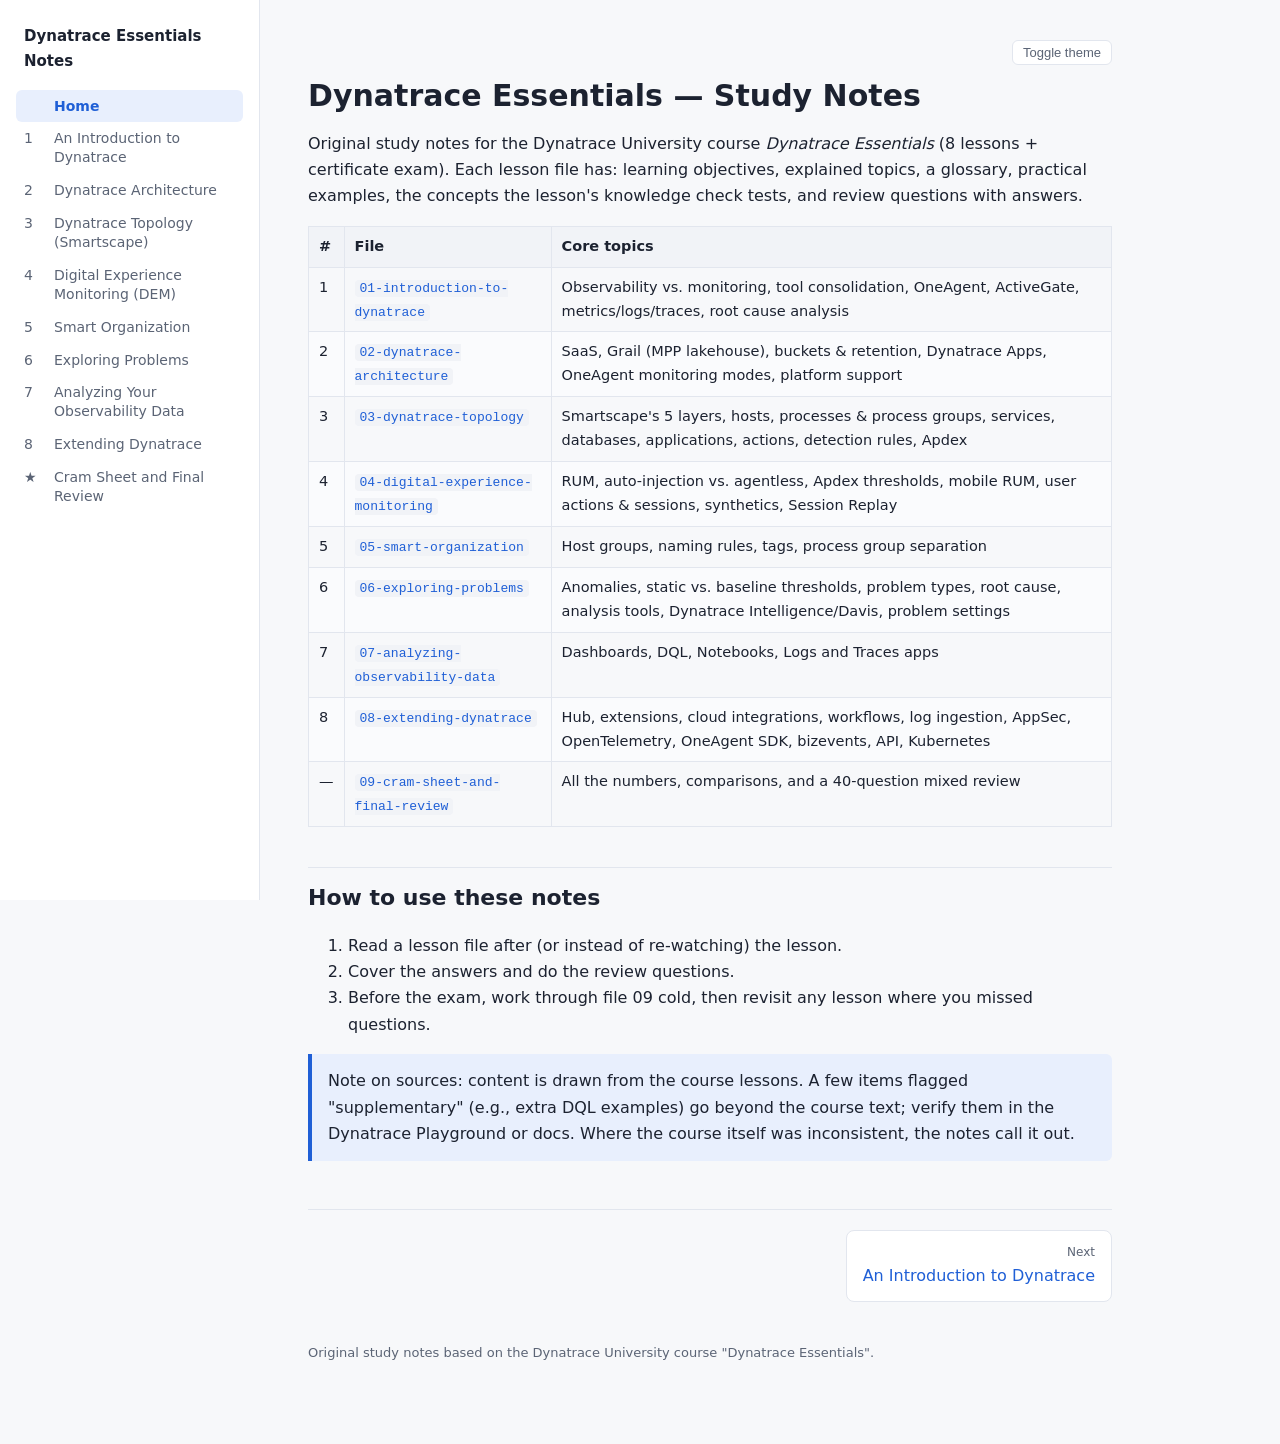
==== docs/index.html @ 1710e4c4 "Add Dynatrace Essentials study notes and HTML site Co-Authored-By: Claude Opus 5.5 <noreply@anthropi" ====
<!doctype html>
<html lang="en">
<head>
<meta charset="utf-8">
<meta name="viewport" content="width=device-width, initial-scale=1">
<title>Dynatrace Essentials — Study Notes · Dynatrace Essentials Notes</title>
<link rel="stylesheet" href="style.css">

<script>
(function(){
  var r=document.documentElement;
  try{var t=localStorage.getItem('theme'); if(t) r.setAttribute('data-theme',t);}catch(e){}
  document.addEventListener('DOMContentLoaded',function(){
    var b=document.querySelector('.theme-btn'); if(!b) return;
    b.addEventListener('click',function(){
      var dark = r.getAttribute('data-theme')==='dark' ||
        (!r.getAttribute('data-theme') && matchMedia('(prefers-color-scheme: dark)').matches);
      var n = dark ? 'light' : 'dark'; r.setAttribute('data-theme',n);
      try{localStorage.setItem('theme',n);}catch(e){}
    });
  });
})();
</script>

</head>
<body>
<div class="layout">
<nav class="side" aria-label="Lessons">
<div class="brand">Dynatrace Essentials Notes</div>
<ol>
<li><a href="index.html" class="active"><span class="n"></span><span>Home</span></a></li>
<li><a href="01-introduction-to-dynatrace.html"><span class="n">1</span><span>An Introduction to Dynatrace</span></a></li>
<li><a href="02-dynatrace-architecture.html"><span class="n">2</span><span>Dynatrace Architecture</span></a></li>
<li><a href="03-dynatrace-topology.html"><span class="n">3</span><span>Dynatrace Topology (Smartscape)</span></a></li>
<li><a href="04-digital-experience-monitoring.html"><span class="n">4</span><span>Digital Experience Monitoring (DEM)</span></a></li>
<li><a href="05-smart-organization.html"><span class="n">5</span><span>Smart Organization</span></a></li>
<li><a href="06-exploring-problems.html"><span class="n">6</span><span>Exploring Problems</span></a></li>
<li><a href="07-analyzing-observability-data.html"><span class="n">7</span><span>Analyzing Your Observability Data</span></a></li>
<li><a href="08-extending-dynatrace.html"><span class="n">8</span><span>Extending Dynatrace</span></a></li>
<li><a href="09-cram-sheet-and-final-review.html"><span class="n">★</span><span>Cram Sheet and Final Review</span></a></li>
</ol>
</nav>
<main>
<div class="topbar"><button class="theme-btn" type="button">Toggle theme</button></div>
<h1 id="dynatrace-essentials-study-notes">Dynatrace Essentials — Study Notes</h1>
<p>Original study notes for the Dynatrace University course <em>Dynatrace Essentials</em> (8 lessons + certificate exam). Each lesson file has: learning objectives, explained topics, a glossary, practical examples, the concepts the lesson's knowledge check tests, and review questions with answers.</p>
<table>
<thead>
<tr>
<th>#</th>
<th>File</th>
<th>Core topics</th>
</tr>
</thead>
<tbody>
<tr>
<td>1</td>
<td><a href="01-introduction-to-dynatrace.html"><code>01-introduction-to-dynatrace</code></a></td>
<td>Observability vs. monitoring, tool consolidation, OneAgent, ActiveGate, metrics/logs/traces, root cause analysis</td>
</tr>
<tr>
<td>2</td>
<td><a href="02-dynatrace-architecture.html"><code>02-dynatrace-architecture</code></a></td>
<td>SaaS, Grail (MPP lakehouse), buckets &amp; retention, Dynatrace Apps, OneAgent monitoring modes, platform support</td>
</tr>
<tr>
<td>3</td>
<td><a href="03-dynatrace-topology.html"><code>03-dynatrace-topology</code></a></td>
<td>Smartscape's 5 layers, hosts, processes &amp; process groups, services, databases, applications, actions, detection rules, Apdex</td>
</tr>
<tr>
<td>4</td>
<td><a href="04-digital-experience-monitoring.html"><code>04-digital-experience-monitoring</code></a></td>
<td>RUM, auto-injection vs. agentless, Apdex thresholds, mobile RUM, user actions &amp; sessions, synthetics, Session Replay</td>
</tr>
<tr>
<td>5</td>
<td><a href="05-smart-organization.html"><code>05-smart-organization</code></a></td>
<td>Host groups, naming rules, tags, process group separation</td>
</tr>
<tr>
<td>6</td>
<td><a href="06-exploring-problems.html"><code>06-exploring-problems</code></a></td>
<td>Anomalies, static vs. baseline thresholds, problem types, root cause, analysis tools, Dynatrace Intelligence/Davis, problem settings</td>
</tr>
<tr>
<td>7</td>
<td><a href="07-analyzing-observability-data.html"><code>07-analyzing-observability-data</code></a></td>
<td>Dashboards, DQL, Notebooks, Logs and Traces apps</td>
</tr>
<tr>
<td>8</td>
<td><a href="08-extending-dynatrace.html"><code>08-extending-dynatrace</code></a></td>
<td>Hub, extensions, cloud integrations, workflows, log ingestion, AppSec, OpenTelemetry, OneAgent SDK, bizevents, API, Kubernetes</td>
</tr>
<tr>
<td>—</td>
<td><a href="09-cram-sheet-and-final-review.html"><code>09-cram-sheet-and-final-review</code></a></td>
<td>All the numbers, comparisons, and a 40-question mixed review</td>
</tr>
</tbody>
</table>
<h2 id="how-to-use-these-notes">How to use these notes</h2>
<ol>
<li>Read a lesson file after (or instead of re-watching) the lesson.</li>
<li>Cover the answers and do the review questions.</li>
<li>Before the exam, work through file 09 cold, then revisit any lesson where you missed questions.</li>
</ol>
<blockquote>
<p>Note on sources: content is drawn from the course lessons. A few items flagged "supplementary" (e.g., extra DQL examples) go beyond the course text; verify them in the Dynatrace Playground or docs. Where the course itself was inconsistent, the notes call it out.</p>
</blockquote>
<div class="pager"><span></span><a href="01-introduction-to-dynatrace.html" style="text-align:right"><small>Next</small>An Introduction to Dynatrace</a></div>
<footer>Original study notes based on the Dynatrace University course "Dynatrace Essentials".</footer>
</main>
</div>
</body>
</html>
---- docs/style.css ----
:root{
  --bg:#f7f8fa; --surface:#ffffff; --text:#1c2230; --muted:#5b6475;
  --border:#e2e6ee; --accent:#1f5fd6; --accent-soft:#e8effd;
  --code-bg:#f1f3f7; --row-alt:#fafbfd;
}
@media (prefers-color-scheme: dark){
  :root:not([data-theme="light"]){
    --bg:#11141a; --surface:#181c24; --text:#e4e8f0; --muted:#9aa3b5;
    --border:#2a303c; --accent:#7aa7ff; --accent-soft:#1d2a44;
    --code-bg:#1f2430; --row-alt:#1b2029;
  }
}
:root[data-theme="dark"]{
  --bg:#11141a; --surface:#181c24; --text:#e4e8f0; --muted:#9aa3b5;
  --border:#2a303c; --accent:#7aa7ff; --accent-soft:#1d2a44;
  --code-bg:#1f2430; --row-alt:#1b2029;
}
*{box-sizing:border-box}
body{margin:0;background:var(--bg);color:var(--text);
  font:16px/1.65 system-ui,-apple-system,"Segoe UI",Roboto,sans-serif}
a{color:var(--accent);text-decoration:none} a:hover{text-decoration:underline}
.layout{display:grid;grid-template-columns:260px minmax(0,1fr);min-height:100vh}
nav.side{border-right:1px solid var(--border);background:var(--surface);
  padding:24px 16px;position:sticky;top:0;height:100vh;overflow:auto}
nav.side .brand{font-weight:700;font-size:15px;margin:0 8px 16px;color:var(--text)}
nav.side ol{list-style:none;margin:0;padding:0}
nav.side li a{display:flex;gap:10px;padding:7px 8px;border-radius:6px;
  color:var(--muted);font-size:14px;line-height:1.35}
nav.side li a .n{min-width:20px;color:var(--muted);font-variant-numeric:tabular-nums}
nav.side li a:hover{background:var(--accent-soft);text-decoration:none;color:var(--text)}
nav.side li a.active{background:var(--accent-soft);color:var(--accent);font-weight:600}
main{padding:40px 48px 80px;max-width:900px}
h1{font-size:30px;line-height:1.25;margin:0 0 8px}
h2{font-size:22px;margin:40px 0 12px;padding-top:12px;border-top:1px solid var(--border)}
h3{font-size:18px;margin:28px 0 8px}
h4{font-size:16px;margin:20px 0 6px;color:var(--muted)}
hr{display:none}
table{border-collapse:collapse;width:100%;margin:16px 0;font-size:14.5px;
  display:block;overflow-x:auto}
th,td{border:1px solid var(--border);padding:8px 10px;text-align:left;vertical-align:top}
th{background:var(--code-bg)} tr:nth-child(even) td{background:var(--row-alt)}
code{background:var(--code-bg);padding:1px 5px;border-radius:4px;font-size:.9em}
pre{background:var(--code-bg);padding:14px 16px;border-radius:8px;overflow-x:auto}
pre code{padding:0;background:none}
blockquote{margin:16px 0;padding:10px 16px;border-left:4px solid var(--accent);
  background:var(--accent-soft);border-radius:0 6px 6px 0}
blockquote p{margin:4px 0}
details.answers{margin:20px 0;border:1px solid var(--border);border-radius:8px;
  background:var(--surface);padding:4px 16px}
details.answers summary{cursor:pointer;font-weight:600;padding:10px 0;color:var(--accent)}
.pager{display:flex;justify-content:space-between;gap:16px;margin-top:48px;
  padding-top:20px;border-top:1px solid var(--border)}
.pager a{display:block;padding:12px 16px;border:1px solid var(--border);
  border-radius:8px;background:var(--surface);max-width:48%}
.pager small{display:block;color:var(--muted);font-size:12px}
.topbar{display:flex;justify-content:flex-end;margin-bottom:12px}
.theme-btn{border:1px solid var(--border);background:var(--surface);color:var(--muted);
  border-radius:6px;padding:4px 10px;font-size:13px;cursor:pointer}
footer{margin-top:40px;color:var(--muted);font-size:13px}
@media (max-width:820px){
  .layout{grid-template-columns:1fr}
  nav.side{position:static;height:auto;border-right:0;border-bottom:1px solid var(--border)}
  main{padding:24px 16px 60px}
  h1{font-size:25px}
}
@media print{nav.side,.pager,.topbar{display:none}.layout{display:block}
  details.answers{display:block}}
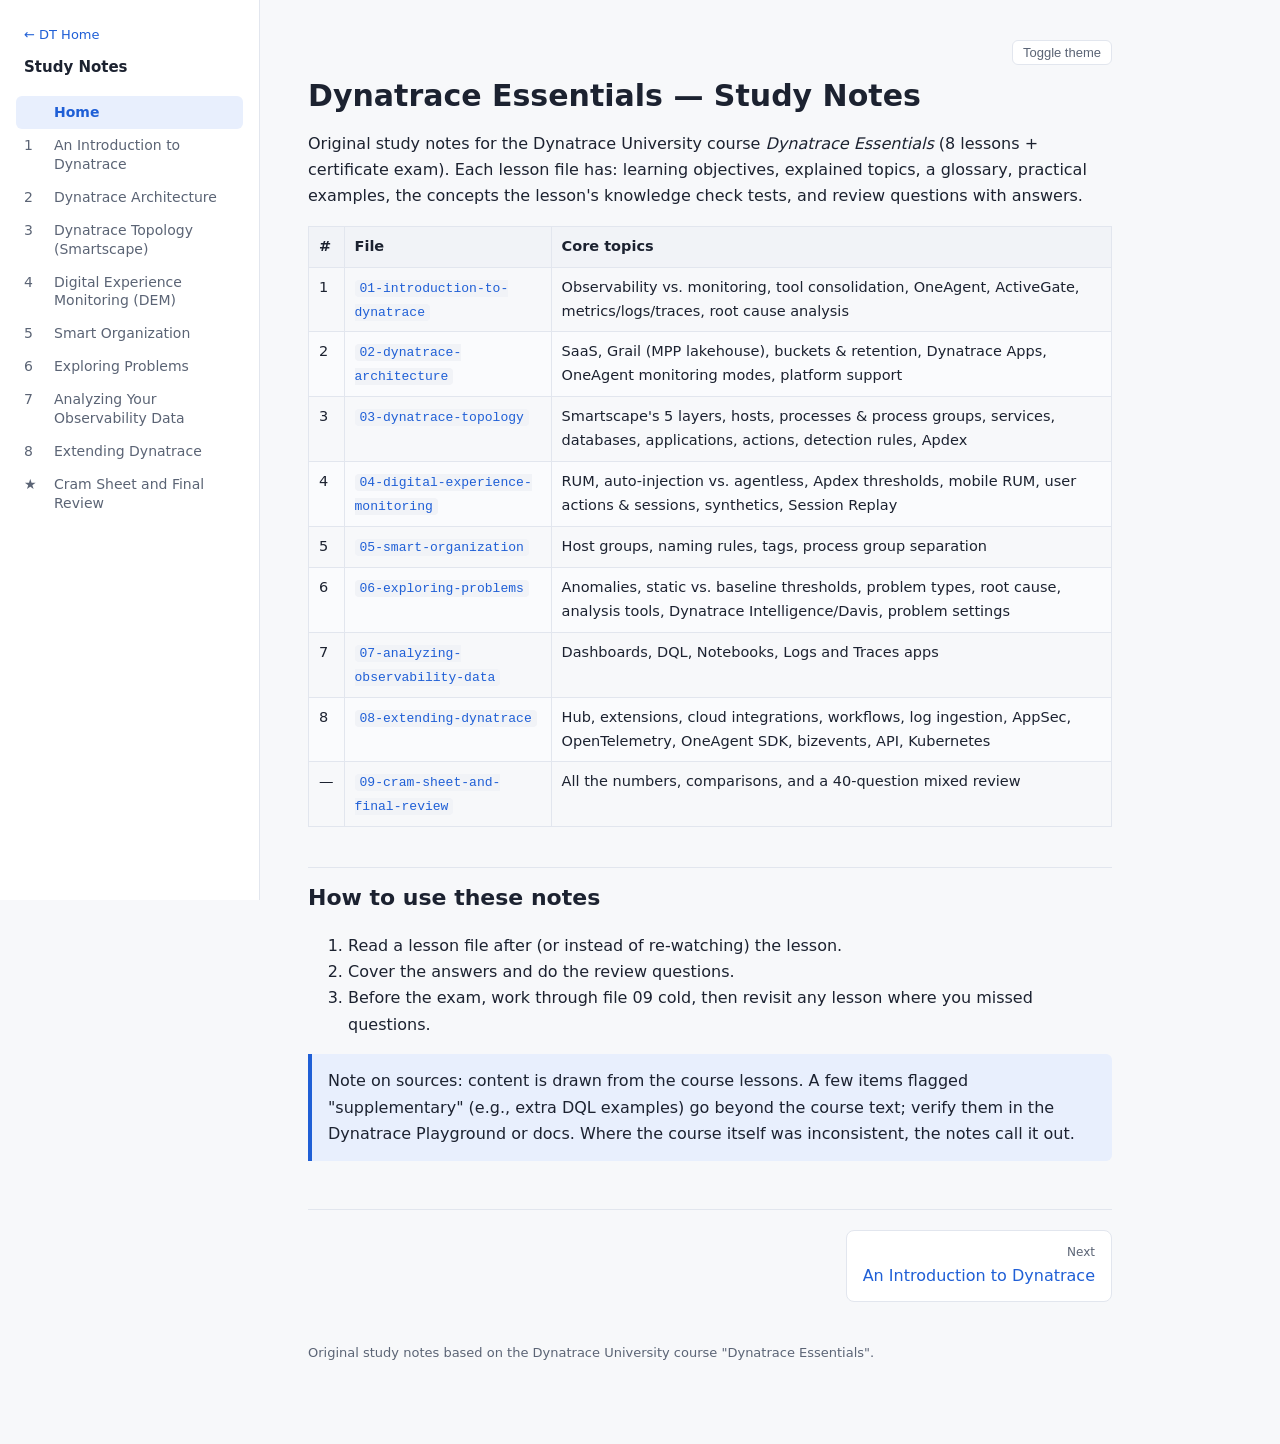
==== commit 3ec63367: "Turn DT into a study hub: homepage, quizzes, flashcards and scenario drill Co-Authored-By: Claude Op" ====
--- a/docs/index.html
+++ b/docs/index.html
@@ -26,7 +26,8 @@
 <body>
 <div class="layout">
 <nav class="side" aria-label="Lessons">
-<div class="brand">Dynatrace Essentials Notes</div>
+<a class="brand home-link" href="../index.html">← DT Home</a>
+<div class="brand">Study Notes</div>
 <ol>
 <li><a href="index.html" class="active"><span class="n"></span><span>Home</span></a></li>
 <li><a href="01-introduction-to-dynatrace.html"><span class="n">1</span><span>An Introduction to Dynatrace</span></a></li>
--- a/docs/style.css
+++ b/docs/style.css
@@ -23,6 +23,7 @@
 nav.side{border-right:1px solid var(--border);background:var(--surface);
   padding:24px 16px;position:sticky;top:0;height:100vh;overflow:auto}
 nav.side .brand{font-weight:700;font-size:15px;margin:0 8px 16px;color:var(--text)}
+nav.side .home-link{display:block;font-weight:500;font-size:13px;color:var(--accent);margin-bottom:10px}
 nav.side ol{list-style:none;margin:0;padding:0}
 nav.side li a{display:flex;gap:10px;padding:7px 8px;border-radius:6px;
   color:var(--muted);font-size:14px;line-height:1.35}
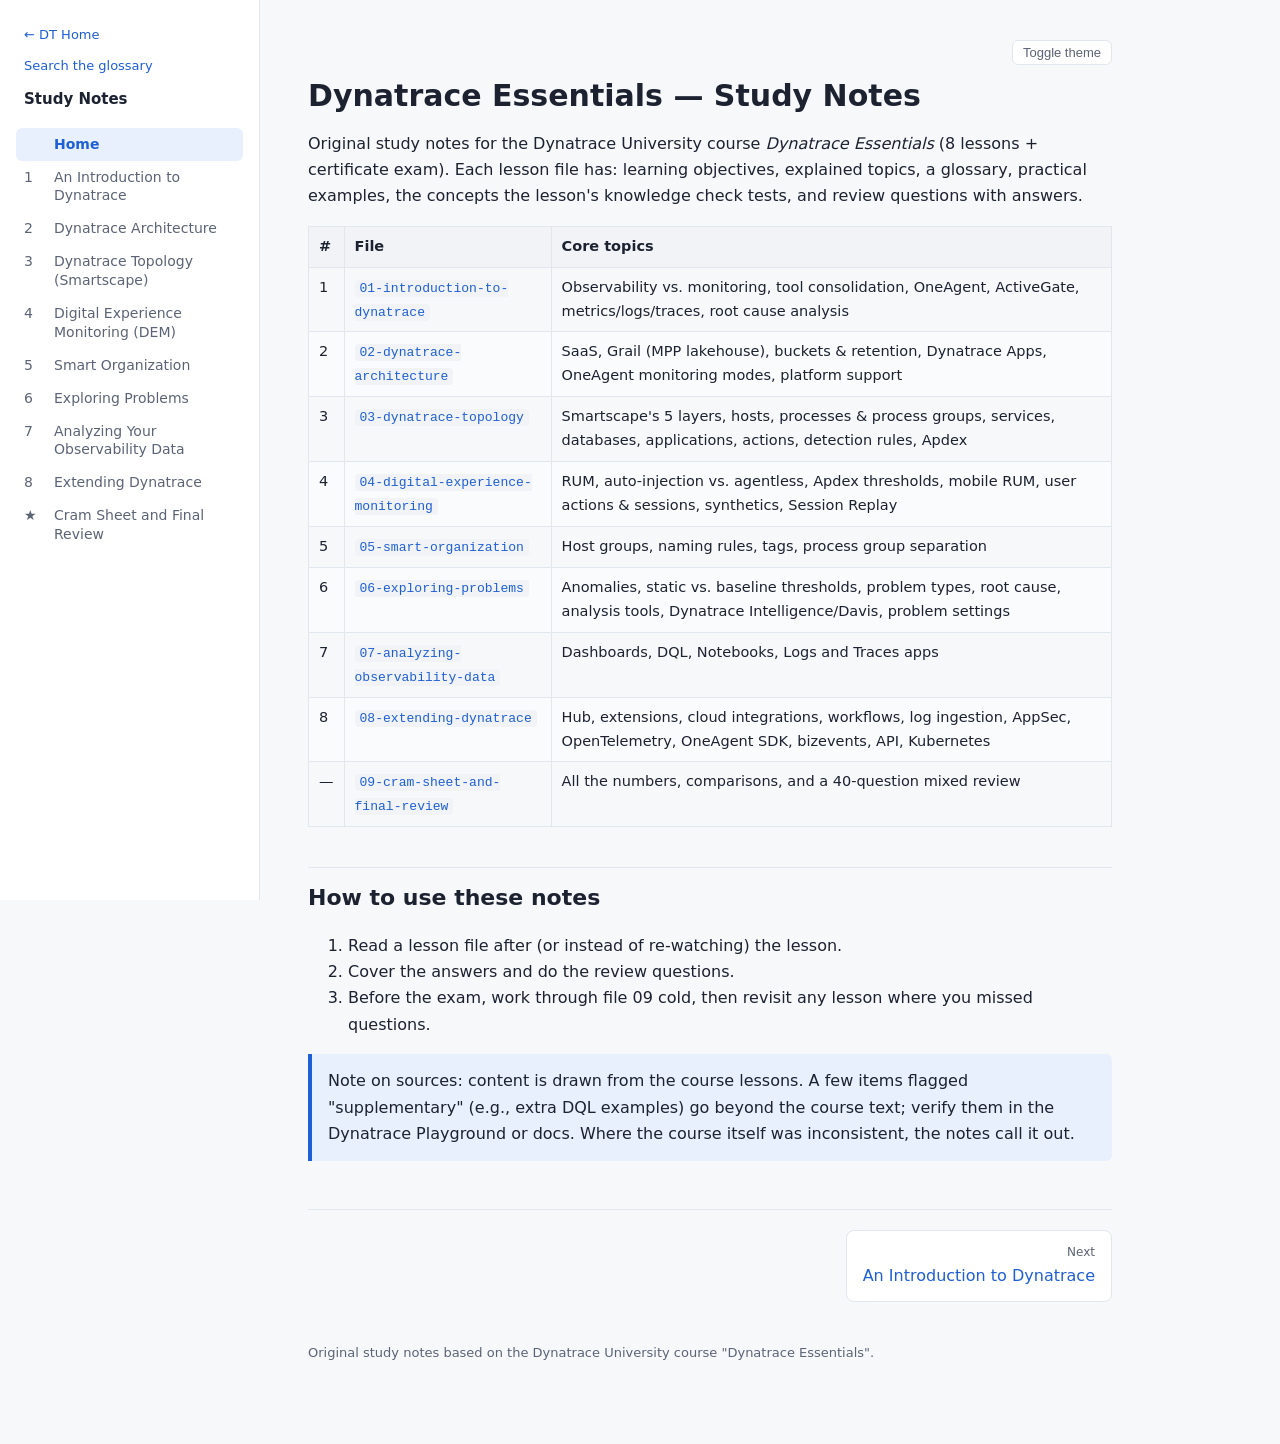
==== commit 49bc75af: "Add searchable glossary with notes search 127 Dynatrace terms (lesson glossaries plus extra terms an" ====
--- a/docs/index.html
+++ b/docs/index.html
@@ -27,6 +27,7 @@
 <div class="layout">
 <nav class="side" aria-label="Lessons">
 <a class="brand home-link" href="../index.html">← DT Home</a>
+<a class="brand home-link" href="../learn/glossary.html">Search the glossary</a>
 <div class="brand">Study Notes</div>
 <ol>
 <li><a href="index.html" class="active"><span class="n"></span><span>Home</span></a></li>
